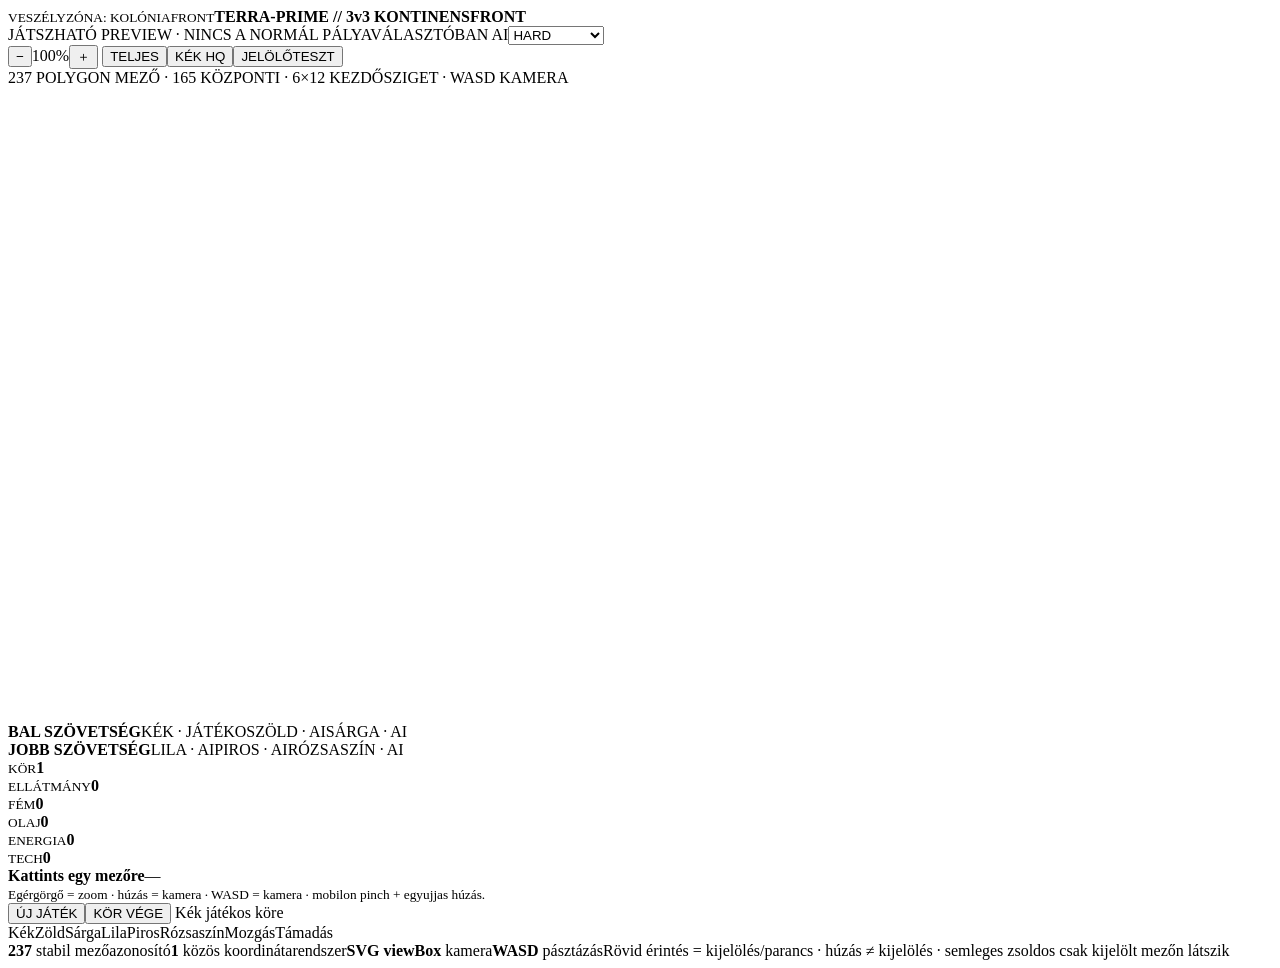
==== preview-3v3.html @ 7a2a33cb "Add playable 3v3 preview shell" ====
<!doctype html>
<html lang="hu">
<head>
  <meta charset="utf-8">
  <meta name="viewport" content="width=device-width,initial-scale=1,maximum-scale=1,user-scalable=no">
  <title>Veszélyzóna: Kolóniafront — 3v3 Kontinensfront preview</title>
  <link rel="stylesheet" href="preview-3v3.css">
</head>
<body>
<div class="preview-shell">
  <header class="preview-top">
    <div class="brand"><small>VESZÉLYZÓNA: KOLÓNIAFRONT</small><b>TERRA-PRIME // 3v3 KONTINENSFRONT</b></div>
    <span class="badge">JÁTSZHATÓ PREVIEW · NINCS A NORMÁL PÁLYAVÁLASZTÓBAN</span>
    <label class="difficulty"><span>AI</span><select id="difficultySelect"><option value="practice">GYAKORLÓ</option><option value="easy">EASY</option><option value="medium">MEDIUM</option><option value="hard" selected>HARD</option></select></label>
    <div class="toolbar">
      <button id="zoomOut" aria-label="Kicsinyítés">−</button><span class="zoom-readout" id="zoomReadout">100%</span><button id="zoomIn" aria-label="Nagyítás">＋</button>
      <button id="resetCam">TELJES</button><button id="focusBlue">KÉK HQ</button><button id="markerTest">JELÖLŐTESZT</button>
    </div>
  </header>

  <main class="map-stage" id="mapStage">
    <div class="watermark">237 POLYGON MEZŐ · 165 KÖZPONTI · 6×12 KEZDŐSZIGET · WASD KAMERA</div>
    <svg id="mapSvg" viewBox="0 0 1728 864" preserveAspectRatio="xMidYMid meet" role="application" aria-label="3v3 stratégiai térkép">
      <image href="assets/terra-prime-3v3-preview-bg.webp" x="0" y="0" width="1728" height="864" preserveAspectRatio="none"/>
      <g id="territories"></g><g id="resources"></g><g id="units"></g><g id="markers"></g><g id="effects"></g>
    </svg>

    <section class="team-hud left-team">
      <b>BAL SZÖVETSÉG</b><span class="blue">KÉK · JÁTÉKOS</span><span class="green">ZÖLD · AI</span><span class="yellow">SÁRGA · AI</span>
    </section>
    <section class="team-hud right-team">
      <b>JOBB SZÖVETSÉG</b><span class="purple">LILA · AI</span><span class="red">PIROS · AI</span><span class="pink">RÓZSASZÍN · AI</span>
    </section>

    <section class="economy" id="economyPanel">
      <div><small>KÖR</small><b id="turnValue">1</b></div><div><small>ELLÁTMÁNY</small><b id="resSupply">0</b></div><div><small>FÉM</small><b id="resMetal">0</b></div><div><small>OLAJ</small><b id="resOil">0</b></div><div><small>ENERGIA</small><b id="resEnergy">0</b></div><div><small>TECH</small><b id="resTech">0</b></div>
    </section>

    <section class="panel" id="infoPanel">
      <div class="row"><strong id="fieldName">Kattints egy mezőre</strong><span id="fieldOwner">—</span></div>
      <small id="fieldMeta">Egérgörgő = zoom · húzás = kamera · WASD = kamera · mobilon pinch + egyujjas húzás.</small>
      <div id="unitInfo" class="unit-info"></div>
      <div id="production" class="production"></div>
    </section>

    <section class="battle-controls">
      <button id="newGame">ÚJ JÁTÉK</button><button id="endTurn" class="primary">KÖR VÉGE</button>
      <span id="phaseText">Kék játékos köre</span>
    </section>

    <div class="legend"><span><i class="swatch blue-bg"></i>Kék</span><span><i class="swatch green-bg"></i>Zöld</span><span><i class="swatch yellow-bg"></i>Sárga</span><span><i class="swatch purple-bg"></i>Lila</span><span><i class="swatch red-bg"></i>Piros</span><span><i class="swatch pink-bg"></i>Rózsaszín</span><span><i class="move-dot"></i>Mozgás</span><span><i class="attack-dot"></i>Támadás</span></div>
    <div id="message" class="message" aria-live="polite"></div>
  </main>

  <footer class="statusbar"><span><b id="fieldCount">237</b> stabil mezőazonosító</span><span><b>1</b> közös koordinátarendszer</span><span><b>SVG viewBox</b> kamera</span><span><b>WASD</b> pásztázás</span><span class="hint">Rövid érintés = kijelölés/parancs · húzás ≠ kijelölés · semleges zsoldos csak kijelölt mezőn látszik</span></footer>
</div>
<script src="preview-3v3-mapdata.js"></script><script src="preview-3v3.js"></script>
</body>
</html>
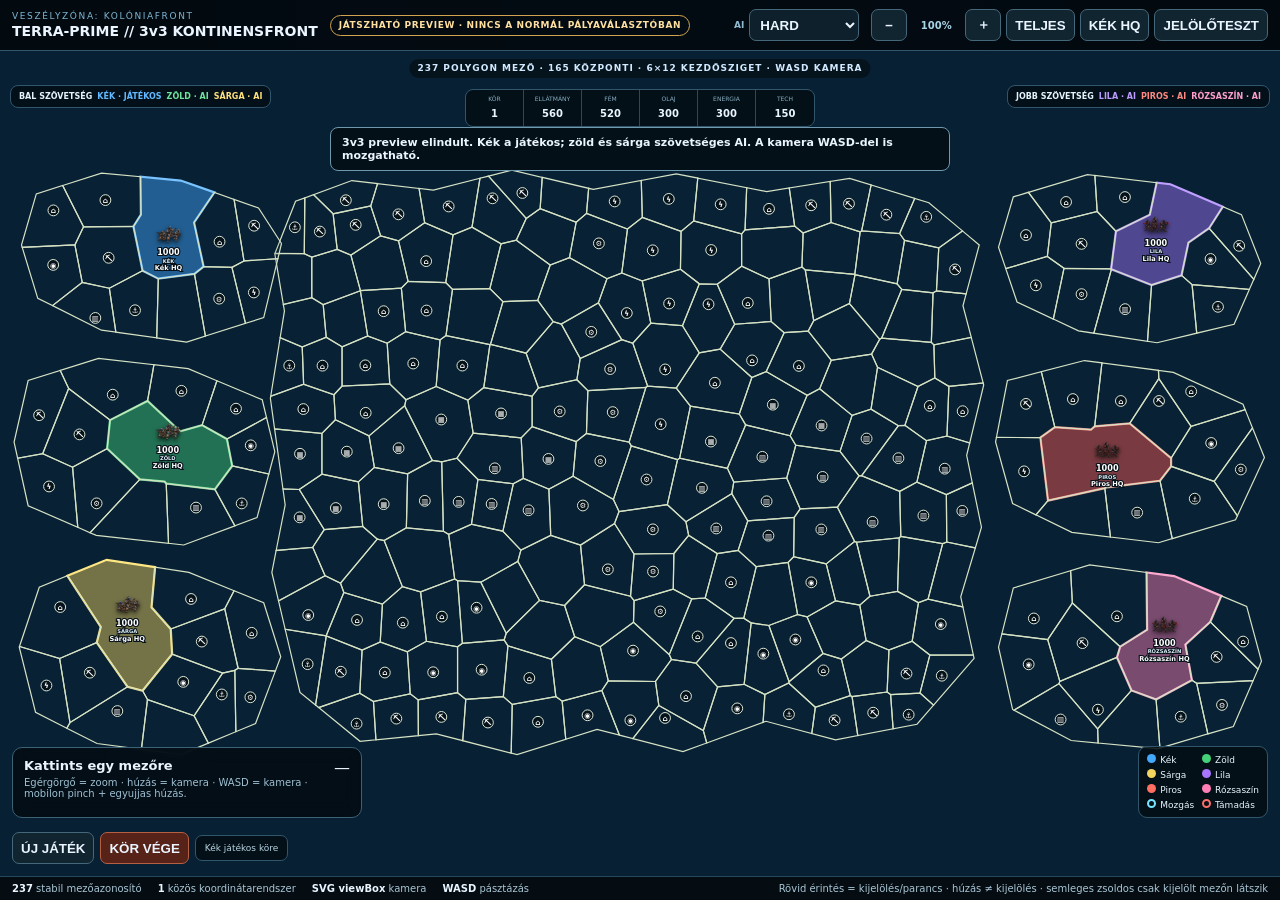
==== commit 1eb342d4: "Wait for compressed 3v3 map data before gameplay init" ====
--- a/preview-3v3.html
+++ b/preview-3v3.html
@@ -54,6 +54,17 @@
 
   <footer class="statusbar"><span><b id="fieldCount">237</b> stabil mezőazonosító</span><span><b>1</b> közös koordinátarendszer</span><span><b>SVG viewBox</b> kamera</span><span><b>WASD</b> pásztázás</span><span class="hint">Rövid érintés = kijelölés/parancs · húzás ≠ kijelölés · semleges zsoldos csak kijelölt mezőn látszik</span></footer>
 </div>
-<script src="preview-3v3-mapdata.js"></script><script src="preview-3v3.js"></script>
+<script src="preview-3v3-mapdata.js"></script>
+<script>
+window.KOLONIA_3V3_MAP_READY.then(function(){
+  var s=document.createElement('script');
+  s.src='preview-3v3.js';
+  document.body.appendChild(s);
+}).catch(function(err){
+  console.error(err);
+  var box=document.getElementById('message');
+  if(box){box.textContent='A 3v3 pályaadat betöltése sikertelen.';box.className='message show loss';}
+});
+</script>
 </body>
 </html>
--- a/preview-3v3.css
+++ b/preview-3v3.css
@@ -0,0 +1 @@
+:root{color-scheme:dark;font-family:Inter,system-ui,-apple-system,Segoe UI,Roboto,sans-serif;background:#07131e;color:#eaf5ff}*{box-sizing:border-box}body{margin:0;min-height:100vh;background:radial-gradient(circle at 50% 0,#17354c 0,#081620 45%,#050b10 100%);overflow:hidden}.preview-shell{height:100vh;display:grid;grid-template-rows:auto 1fr auto}.preview-top{display:flex;align-items:center;gap:12px;padding:9px 12px;background:rgba(3,10,16,.96);border-bottom:1px solid #31566c;z-index:10}.brand{min-width:max-content}.brand small{display:block;color:#7eb7d5;font-size:9px;letter-spacing:.18em}.brand b{font-size:14px}.badge{border:1px solid #d2a44f;color:#ffe0a0;border-radius:999px;padding:5px 8px;font:800 9px/1 system-ui;letter-spacing:.07em}.difficulty{display:flex;align-items:center;gap:5px;margin-left:auto;font:800 9px/1 system-ui;color:#91bbd1}.difficulty select{height:32px;border:1px solid #45677a;border-radius:7px;background:#0e202b;color:#eaf5ff;font-weight:900;padding:0 6px}.toolbar{display:flex;gap:5px;align-items:center}.toolbar button,.battle-controls button,.production button{appearance:none;border:1px solid #45677a;background:#112531;color:#eaf5ff;border-radius:7px;min-width:36px;height:32px;padding:0 8px;font-weight:900;cursor:pointer}.toolbar button:hover,.toolbar button.active,.battle-controls button:hover,.production button:hover{background:#1b3d50;border-color:#7fb4d1}.toolbar button:disabled,.battle-controls button:disabled,.production button:disabled{opacity:.4;cursor:not-allowed}.zoom-readout{min-width:48px;text-align:center;color:#a9d5e8;font-weight:900;font-size:10px}.map-stage{position:relative;min-height:0;overflow:hidden;background:#071a28;touch-action:none}.map-stage svg{display:block;width:100%;height:100%;touch-action:none;user-select:none;background:#072034;cursor:grab}.map-stage.dragging svg{cursor:grabbing}.field{stroke:#d5e2c4;stroke-width:1.2;vector-effect:non-scaling-stroke;fill:rgba(105,128,75,.15);cursor:pointer;transition:fill .09s,stroke .09s}.field:hover{fill:rgba(207,231,173,.17)}.field.neutral{fill:rgba(25,40,49,.12)}.field.selected{stroke:#fff;stroke-width:3;filter:drop-shadow(0 0 5px #fff)}.field.capital{stroke-width:2.2}.field.blue{fill:rgba(67,169,255,.46);stroke:#79c3ff}.field.green{fill:rgba(68,209,122,.46);stroke:#78e49e}.field.yellow{fill:rgba(244,211,94,.46);stroke:#ffe784}.field.purple{fill:rgba(167,118,255,.46);stroke:#c0a0ff}.field.red{fill:rgba(255,92,82,.46);stroke:#ff9a91}.field.pink{fill:rgba(255,126,182,.46);stroke:#ffabd0}.field.reachable{stroke:#69e8ff;stroke-width:2.4}.field.attackable{stroke:#ff6b65;stroke-width:2.7}.resource-dot{pointer-events:none}.resource-dot circle{fill:rgba(5,14,19,.79);stroke:#dce7d7;stroke-width:1;vector-effect:non-scaling-stroke}.resource-dot text{font:900 10px/1 system-ui;fill:#fff;text-anchor:middle;dominant-baseline:central;pointer-events:none}.unit-root{pointer-events:none}.unit-sprite{filter:drop-shadow(0 3px 3px rgba(0,0,0,.85));pointer-events:none}.unit-count{font:900 11px/1 system-ui;fill:#fff;paint-order:stroke;stroke:#071017;stroke-width:3px;text-anchor:middle;pointer-events:none}.unit-owner{font:900 7px/1 system-ui;text-anchor:middle;fill:#dff3ff;paint-order:stroke;stroke:#071017;stroke-width:2.4px;pointer-events:none}.marker{pointer-events:none}.marker circle{vector-effect:non-scaling-stroke;stroke-width:3.2;fill:rgba(7,15,20,.91)}.marker text{font:900 13px/1 system-ui;text-anchor:middle;dominant-baseline:central;fill:#fff}.marker.move circle{stroke:#77e6ff;filter:drop-shadow(0 0 5px #59d7ff)}.marker.attack circle{stroke:#ff6d69;filter:drop-shadow(0 0 5px #ff514d)}.marker.attack text{fill:#ffddd9}.marker.test circle{stroke-dasharray:4 3}.selection-ring{fill:none;stroke:#fff;stroke-width:2;vector-effect:non-scaling-stroke;stroke-dasharray:5 4;pointer-events:none}.neutral-merc{pointer-events:none;filter:drop-shadow(0 2px 3px #000)}.capital-label{font:900 9px/1 system-ui;text-anchor:middle;fill:#fff;paint-order:stroke;stroke:#061119;stroke-width:3px;pointer-events:none}.combat-flash{font:900 13px/1 system-ui;text-anchor:middle;fill:#ffdedb;paint-order:stroke;stroke:#180404;stroke-width:3px;pointer-events:none;animation:floatLoss .9s ease-out forwards}@keyframes floatLoss{to{transform:translateY(-18px);opacity:0}}.panel{position:absolute;left:12px;bottom:58px;width:min(350px,calc(100vw - 24px));padding:10px 11px;border:1px solid #3d6276;background:rgba(4,13,20,.91);backdrop-filter:blur(8px);border-radius:10px;z-index:5}.panel .row{display:flex;gap:8px;justify-content:space-between}.panel strong{font-size:13px}.panel small{display:block;color:#9fc1d3;font-size:10px}.unit-info{margin-top:7px;font-size:10px;color:#cce4ef}.production{display:grid;grid-template-columns:repeat(3,1fr);gap:5px;margin-top:8px}.production button{height:34px;padding:0 4px;font-size:8px}.production button b{display:block;font-size:9px}.production button small{display:block;font-size:7px;color:#9fc1d3}.legend{position:absolute;right:12px;bottom:58px;display:grid;grid-template-columns:repeat(2,auto);gap:4px 8px;padding:7px 8px;background:rgba(4,13,20,.86);border:1px solid #31566c;border-radius:9px;font-size:9px;z-index:5;pointer-events:none}.swatch,.move-dot,.attack-dot{width:9px;height:9px;border-radius:50%;display:inline-block;margin-right:4px}.blue-bg{background:#43a9ff}.green-bg{background:#44d17a}.yellow-bg{background:#f4d35e}.purple-bg{background:#a776ff}.red-bg{background:#ff6f61}.pink-bg{background:#ff7eb6}.move-dot{border:2px solid #77e6ff;background:#071017}.attack-dot{border:2px solid #ff6d69;background:#071017}.statusbar{display:flex;gap:16px;align-items:center;padding:6px 12px;background:#050d13;border-top:1px solid #27485a;color:#a9c6d5;font-size:10px}.statusbar b{color:#e8f5ff}.statusbar .hint{margin-left:auto}.watermark{position:absolute;left:50%;top:8px;transform:translateX(-50%);z-index:4;font:900 9px/1 system-ui;letter-spacing:.11em;color:#d2eaff;background:rgba(5,14,20,.7);padding:5px 8px;border-radius:999px;pointer-events:none}.team-hud{position:absolute;top:34px;z-index:5;display:flex;gap:5px;align-items:center;padding:6px 8px;border:1px solid #31566c;background:rgba(4,13,20,.82);font-size:8px;border-radius:8px;pointer-events:none}.team-hud b{font-size:8px;color:#e6f3fa}.team-hud span{font-weight:900}.left-team{left:10px}.right-team{right:10px}.blue{color:#62b9ff}.green{color:#6ee39b}.yellow{color:#ffe17b}.purple{color:#bd9bff}.red{color:#ff8980}.pink{color:#ff9fc9}.economy{position:absolute;left:50%;top:38px;transform:translateX(-50%);z-index:5;display:flex;background:rgba(4,13,20,.86);border:1px solid #31566c;border-radius:8px;overflow:hidden;pointer-events:none}.economy>div{min-width:58px;padding:5px 7px;text-align:center;border-right:1px solid #294a5b}.economy>div:last-child{border:0}.economy small{display:block;font-size:6px;color:#88afc2}.economy b{font-size:10px}.battle-controls{position:absolute;left:12px;bottom:12px;z-index:6;display:flex;gap:6px;align-items:center}.battle-controls .primary{border-color:#b55f43;background:#572218}.battle-controls .primary:hover{background:#7b3022}.battle-controls span{padding:7px 9px;border:1px solid #31566c;border-radius:7px;background:rgba(4,13,20,.86);font-size:9px;color:#b7d4e1}.message{position:absolute;left:50%;top:76px;transform:translateX(-50%) translateY(-6px);z-index:12;max-width:min(620px,90vw);padding:8px 11px;border:1px solid #6e98ad;border-radius:8px;background:rgba(5,15,22,.95);font-size:11px;font-weight:800;opacity:0;pointer-events:none;transition:.16s}.message.show{opacity:1;transform:translateX(-50%) translateY(0)}.message.win{border-color:#63d892;color:#bfffd6}.message.loss{border-color:#ff756c;color:#ffd0cc}@media(max-width:900px){.badge{display:none}.difficulty{margin-left:auto}.brand b{font-size:12px}.toolbar #focusBlue,.toolbar #markerTest{display:none}.team-hud{display:none}.economy{top:8px;left:8px;transform:none}.watermark{display:none}}@media(max-width:720px){.preview-top{padding:6px 7px;gap:5px}.brand small{font-size:7px}.brand b{font-size:10px}.difficulty span{display:none}.difficulty select{height:30px;font-size:8px}.toolbar{gap:3px}.toolbar button{height:30px;min-width:31px;padding:0 5px;font-size:8px}.zoom-readout{min-width:38px;font-size:8px}.legend{display:none}.panel{left:7px;bottom:49px;width:calc(100vw - 14px);padding:7px 8px}.panel strong{font-size:11px}.panel small{font-size:8px}.production{grid-template-columns:repeat(3,1fr)}.economy{display:grid;grid-template-columns:repeat(3,1fr);top:5px}.economy>div{min-width:48px;padding:3px 5px}.battle-controls{left:7px;bottom:7px}.battle-controls button{height:30px;font-size:8px}.battle-controls span{font-size:8px;padding:6px}.statusbar{padding:4px 7px;gap:7px;font-size:8px}.statusbar .hint{display:none}.unit-sprite{width:32px}.capital-label{font-size:7px}}
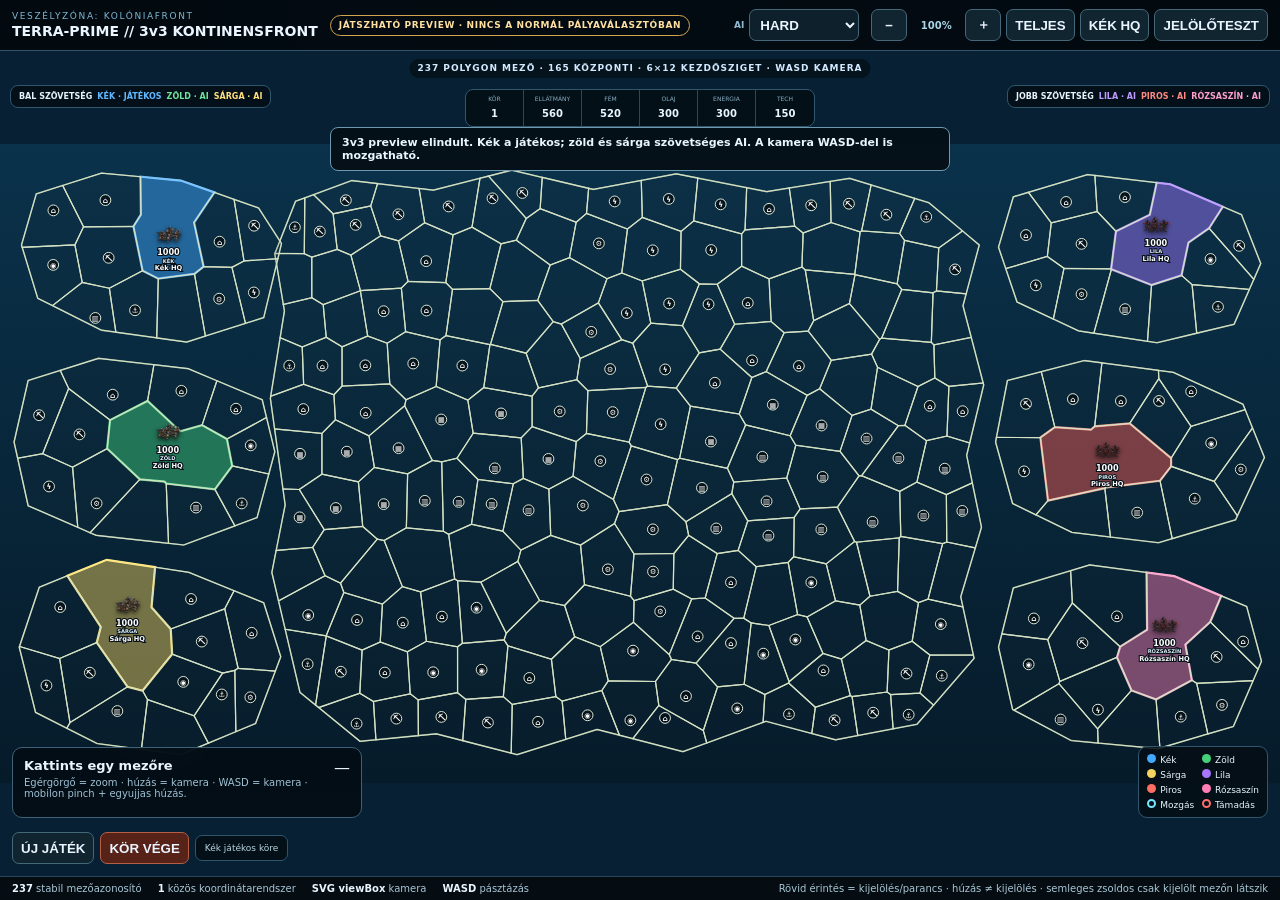
==== commit e2f71f76: "Use Terra-Prime clipped SVG terrain in 3v3 preview" ====
--- a/preview-3v3.html
+++ b/preview-3v3.html
@@ -21,7 +21,7 @@
   <main class="map-stage" id="mapStage">
     <div class="watermark">237 POLYGON MEZŐ · 165 KÖZPONTI · 6×12 KEZDŐSZIGET · WASD KAMERA</div>
     <svg id="mapSvg" viewBox="0 0 1728 864" preserveAspectRatio="xMidYMid meet" role="application" aria-label="3v3 stratégiai térkép">
-      <image href="assets/terra-prime-3v3-preview-bg.webp" x="0" y="0" width="1728" height="864" preserveAspectRatio="none"/>
+      <image href="assets/terra-prime-3v3-preview-bg.svg" x="0" y="0" width="1728" height="864" preserveAspectRatio="none"/>
       <g id="territories"></g><g id="resources"></g><g id="units"></g><g id="markers"></g><g id="effects"></g>
     </svg>
 
